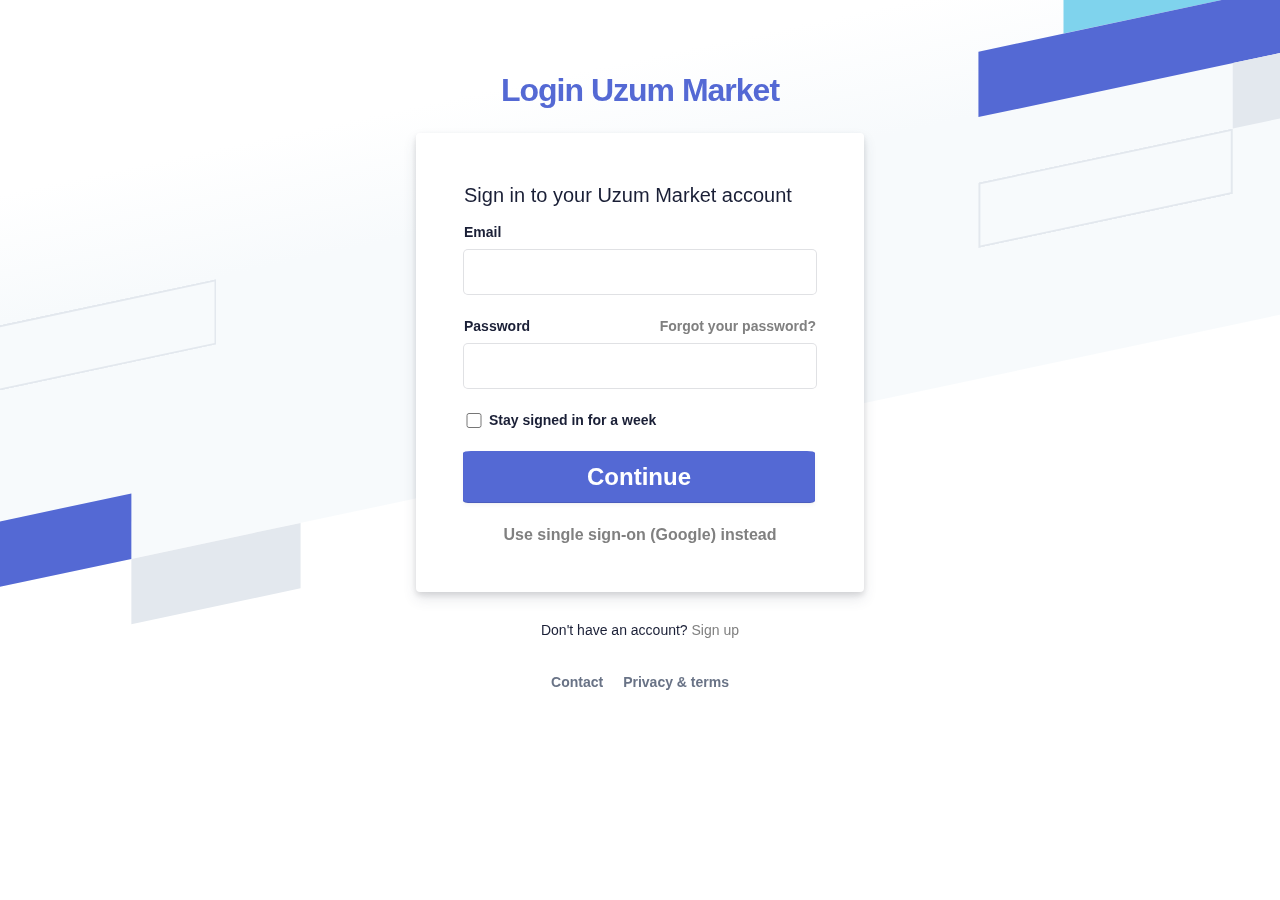
==== index.html @ 7de29530 "Hali tayyorlanmoqda !!!" ====
<html>

<head>
  <meta charset="utf-8">
  <title></title>
  <link rel="stylesheet" type="text/css" href="style.css">
</head>

<body>
  <div class="login-root">
    <div class="box-root flex-flex flex-direction--column" style="min-height: 100vh;flex-grow: 1;">
      <div class="loginbackground box-background--white padding-top--64">
        <div class="loginbackground-gridContainer">
          <div class="box-root flex-flex" style="grid-area: top / start / 8 / end;">
            <div class="box-root"
              style="background-image: linear-gradient(white 0%, rgb(247, 250, 252) 33%); flex-grow: 1;">
            </div>
          </div>
          <div class="box-root flex-flex" style="grid-area: 4 / 2 / auto / 5;">
            <div class="box-root box-divider--light-all-2 animationLeftRight tans3s" style="flex-grow: 1;"></div>
          </div>
          <div class="box-root flex-flex" style="grid-area: 6 / start / auto / 2;">
            <div class="box-root box-background--blue800" style="flex-grow: 1;"></div>
          </div>
          <div class="box-root flex-flex" style="grid-area: 7 / start / auto / 4;">
            <div class="box-root box-background--blue animationLeftRight" style="flex-grow: 1;"></div>
          </div>
          <div class="box-root flex-flex" style="grid-area: 8 / 4 / auto / 6;">
            <div class="box-root box-background--gray100 animationLeftRight tans3s" style="flex-grow: 1;"></div>
          </div>
          <div class="box-root flex-flex" style="grid-area: 2 / 15 / auto / end;">
            <div class="box-root box-background--cyan200 animationRightLeft tans4s" style="flex-grow: 1;"></div>
          </div>
          <div class="box-root flex-flex" style="grid-area: 3 / 14 / auto / end;">
            <div class="box-root box-background--blue animationRightLeft" style="flex-grow: 1;"></div>
          </div>
          <div class="box-root flex-flex" style="grid-area: 4 / 17 / auto / 20;">
            <div class="box-root box-background--gray100 animationRightLeft tans4s" style="flex-grow: 1;"></div>
          </div>
          <div class="box-root flex-flex" style="grid-area: 5 / 14 / auto / 17;">
            <div class="box-root box-divider--light-all-2 animationRightLeft tans3s" style="flex-grow: 1;"></div>
          </div>
        </div>
      </div>
      <div class="box-root padding-top--24 flex-flex flex-direction--column" style="flex-grow: 1; z-index: 9;">
        <div class="box-root padding-top--48 padding-bottom--24 flex-flex flex-justifyContent--center">
          <h1>Login Uzum Market</h1>
        </div>
        <div class="formbg-outer">
          <div class="formbg">
            <div class="formbg-inner padding-horizontal--48">
              <span class="padding-bottom--15">Sign in to your Uzum Market account</span>
              <form id="stripe-login">
                <div class="field padding-bottom--24">
                  <label for="email">Email</label>
                  <input type="email" name="email">
                </div>
                <div class="field padding-bottom--24">
                  <div class="grid--50-50">
                    <label for="password">Password</label>
                    <div class="reset-pass">
                      <a href="#">Forgot your password?</a>
                    </div>
                  </div>
                  <input type="password" name="password">
                </div>
                <div class="field field-checkbox padding-bottom--24 flex-flex align-center">
                  <label for="checkbox">
                    <input type="checkbox" name="checkbox"> Stay signed in for a week
                  </label>
                </div>
                <div class="field padding-bottom--24">
                  <!-- <input type="submit" name="submit" value="Continue"> -->
                  <div class="login" href="./index2.html"><a href="./index2.html">Continue</a></div>
                </div>
                <div class="field">
                  <a class="ssolink" href="https://my-portfolio-alpha-orcin-65.vercel.app/">Use single sign-on (Google) instead</a>
                </div>
              </form>
            </div>
          </div>
          <div class="footer-link padding-top--24">
            <span>Don't have an account? <a href="#">Sign up</a></span>
            <div class="listing padding-top--24 padding-bottom--24 flex-flex center-center">
              <span><a href="https://t.me/Fighter_cmbk">Contact</a></span>
              <span><a href="https://my-portfolio-alpha-orcin-65.vercel.app/">Privacy & terms</a></span>
            </div>
          </div>
        </div>
      </div>
    </div>
    <style>
      * {
        padding: 0;
        margin: 0;
        color: #1a1f36;
        box-sizing: border-box;
        word-wrap: break-word;
        font-family: -apple-system, BlinkMacSystemFont, Segoe UI, Roboto, Helvetica Neue, Ubuntu, sans-serif;
      }

      body {
        min-height: 100%;
        background-color: #ffffff;
      }

      h1 {
        letter-spacing: -1px;
        color: #5469d4;

      }

      .login-root {
        background: #fff;
        display: flex;
        width: 100%;
        min-height: 100vh;
        overflow: hidden;
      }

      .loginbackground {
        min-height: 692px;
        position: fixed;
        bottom: 0;
        left: 0;
        right: 0;
        top: 0;
        z-index: 0;
        overflow: hidden;
      }

      .flex-flex {
        display: flex;
      }

      .align-center {
        align-items: center;
      }

      .center-center {
        align-items: center;
        justify-content: center;
      }

      .box-root {
        box-sizing: border-box;
      }

      .flex-direction--column {
        -ms-flex-direction: column;
        flex-direction: column;
      }

      .loginbackground-gridContainer {
        display: -ms-grid;
        display: grid;
        -ms-grid-columns: [start] 1fr [left-gutter] (86.6px)[16] [left-gutter] 1fr [end];
        grid-template-columns: [start] 1fr [left-gutter] repeat(16, 86.6px) [left-gutter] 1fr [end];
        -ms-grid-rows: [top] 1fr [top-gutter] (64px)[8] [bottom-gutter] 1fr [bottom];
        grid-template-rows: [top] 1fr [top-gutter] repeat(8, 64px) [bottom-gutter] 1fr [bottom];
        justify-content: center;
        margin: 0 -2%;
        transform: rotate(-12deg) skew(-12deg);
      }

      .box-divider--light-all-2 {
        box-shadow: inset 0 0 0 2px #e3e8ee;
      }

      .box-background--blue {
        background-color: #5469d4;
      }

      .box-background--white {
        background-color: #ffffff;
      }

      .box-background--blue800 {
        background-color: #212d63;
      }

      .box-background--gray100 {
        background-color: #e3e8ee;
      }

      .box-background--cyan200 {
        background-color: #7fd3ed;
      }

      .padding-top--64 {
        padding-top: 64px;
      }

      .padding-top--24 {
        padding-top: 24px;
      }

      .padding-top--48 {
        padding-top: 48px;
      }

      .padding-bottom--24 {
        padding-bottom: 24px;
      }

      .padding-horizontal--48 {
        padding: 48px;
      }

      .padding-bottom--15 {
        padding-bottom: 15px;
      }


      .flex-justifyContent--center {
        -ms-flex-pack: center;
        justify-content: center;
      }

      .formbg {
        margin: 0px auto;
        width: 100%;
        max-width: 448px;
        background: white;
        border-radius: 4px;
        box-shadow: rgba(60, 66, 87, 0.12) 0px 7px 14px 0px, rgba(0, 0, 0, 0.12) 0px 3px 6px 0px;
      }

      span {
        display: block;
        font-size: 20px;
        line-height: 28px;
        color: #1a1f36;
      }

      label {
        margin-bottom: 10px;
      }

      .reset-pass a,
      label {
        font-size: 14px;
        font-weight: 600;
        display: block;
      }

      .reset-pass>a {
        text-align: right;
        margin-bottom: 10px;
      }

      .grid--50-50 {
        display: grid;
        grid-template-columns: 50% 50%;
        align-items: center;
      }

      .field input {
        font-size: 16px;
        line-height: 28px;
        padding: 8px 16px;
        width: 100%;
        min-height: 44px;
        border: unset;
        border-radius: 4px;
        outline-color: rgb(84 105 212 / 0.5);
        background-color: rgb(255, 255, 255);
        box-shadow: rgba(0, 0, 0, 0) 0px 0px 0px 0px,
          rgba(0, 0, 0, 0) 0px 0px 0px 0px,
          rgba(0, 0, 0, 0) 0px 0px 0px 0px,
          rgba(60, 66, 87, 0.16) 0px 0px 0px 1px,
          rgba(0, 0, 0, 0) 0px 0px 0px 0px,
          rgba(0, 0, 0, 0) 0px 0px 0px 0px,
          rgba(0, 0, 0, 0) 0px 0px 0px 0px;
      }

      .login {
        background-color: rgb(84, 105, 212);
        box-shadow: rgba(0, 0, 0, 0) 0px 0px 0px 0px,
          rgba(0, 0, 0, 0) 0px 0px 0px 0px,
          rgba(0, 0, 0, 0.12) 0px 1px 1px 0px,
          rgb(84, 105, 212) 0px 0px 0px 1px,
          rgba(0, 0, 0, 0) 0px 0px 0px 0px,
          rgba(0, 0, 0, 0) 0px 0px 0px 0px,
          rgba(60, 66, 87, 0.08) 0px 2px 5px 0px;
        width: 350px;
        height: 50px;
        border-radius: 2%;
        justify-content: center;
        align-items: center;
        display: flex;
      }

      .login a {
        color: #fff;
        font-weight: 600;
        cursor: pointer;
        font-size: x-large;
        width: 350px;
        height: 50;
        justify-content: center;
        align-items: center;
        display: flex;
      }

      .field-checkbox input {
        width: 20px;
        height: 15px;
        margin-right: 5px;
        box-shadow: unset;
        min-height: unset;
      }

      .field-checkbox label {
        display: flex;
        align-items: center;
        margin: 0;
      }

      a.ssolink {
        display: block;
        text-align: center;
        font-weight: 600;
      }

      .footer-link span {
        font-size: 14px;
        text-align: center;
      }

      .listing a {
        color: #697386;
        font-weight: 600;
        margin: 0 10px;
      }

      .animationRightLeft {
        animation: animationRightLeft 2s ease-in-out infinite;
      }

      .animationLeftRight {
        animation: animationLeftRight 2s ease-in-out infinite;
      }

      .tans3s {
        animation: animationLeftRight 3s ease-in-out infinite;
      }

      .tans4s {
        animation: animationLeftRight 4s ease-in-out infinite;
      }

      @keyframes animationLeftRight {
        0% {
          transform: translateX(0px);
        }

        50% {
          transform: translateX(1000px);
        }

        100% {
          transform: translateX(0px);
        }
      }

      @keyframes animationRightLeft {
        0% {
          transform: translateX(0px);
        }

        50% {
          transform: translateX(-1000px);
        }

        100% {
          transform: translateX(0px);
        }
      }
    </style>
  </div>
</body>

</html>
---- style.css ----
a{
    text-decoration: none;
    color: grey;
    display: inline-block;
}
.b{
    color: black;
}
.t{
    text-decoration: underline;
}
.pa{
    
    padding: 6px 0;
    align-items: center;

}
.menu{
    display: none;
}

.ff{
    display: flex;
}
.f{
    flex-wrap: wrap;
    display: flex;
}
.ts{
    text-align: center;
}
.r{
   text-align: right;
}
.w{
    width: 140px;
}
.fas{
    font-size: 20px;
}

.c{
    color: rgb(0, 38, 255);
}
.mn a{
    margin: 0 15px;
}
.card{
    margin: 10px;
}
.card span{
    font-size: 12px;
}

.bg{
    display: inline-block;
    background-color: yellow;
    padding: 3px 10px;
    border-radius: 30px;
}
.wid{
    height: 340px;
}
.nj{
    width: 100%;
   }
   .no{
    display: none;
   }
   @media (max-width:1200px) {
    .no{
        display: block;
       }
   .nono{
    display: none;
   }
   .menu{
    display: block;
   }
 }
@media (max-width:600px) {
   
   .ffs{
    text-align: left;
   } 
   .nj{
    width: 100%;
   }
}
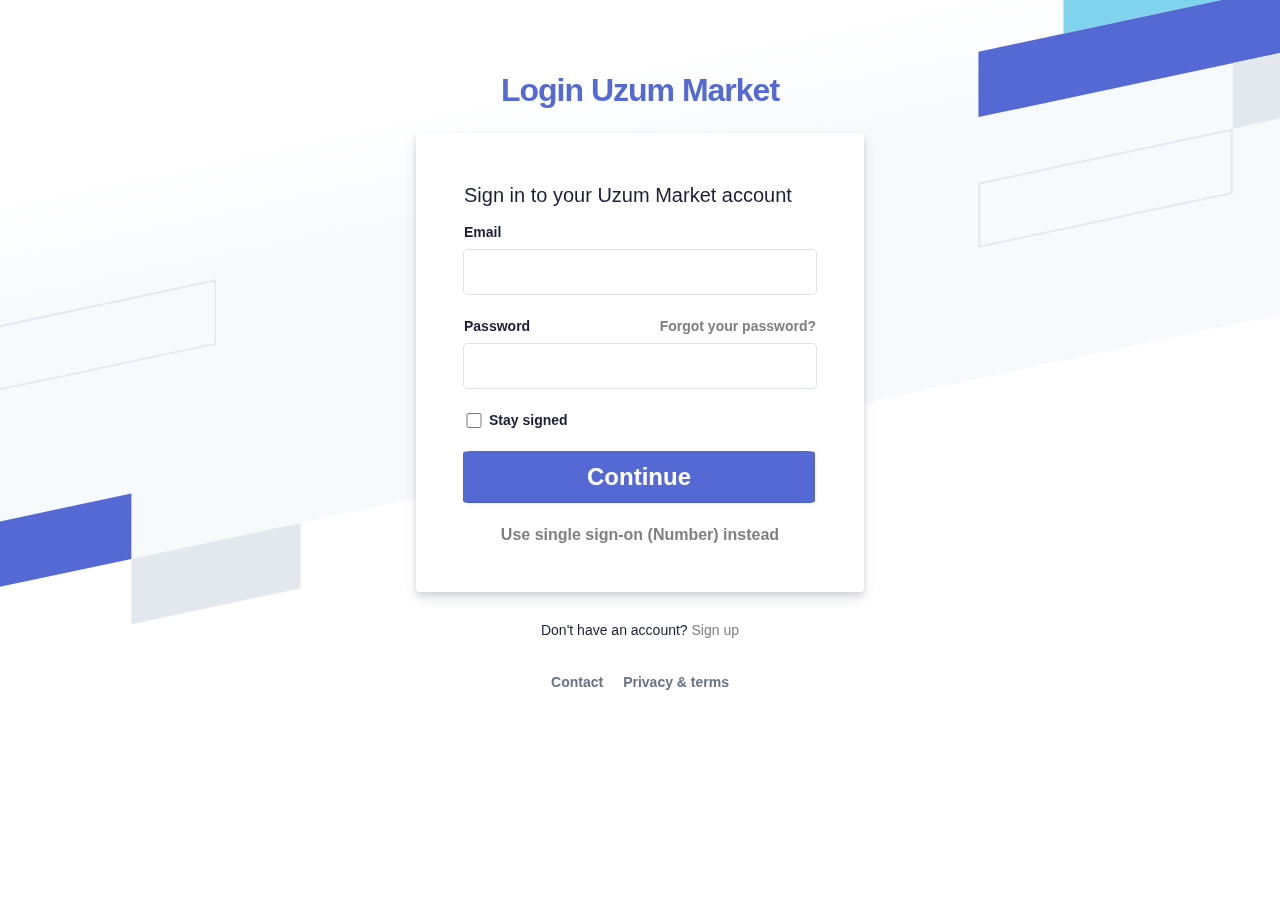
==== commit 52ee9cd9: "Hali tayyorlanmoqda !!!  yaqinda tugataman" ====
--- a/index.html
+++ b/index.html
@@ -2,7 +2,7 @@
 
 <head>
   <meta charset="utf-8">
-  <title></title>
+  <title>Kirish - Uzum Market</title>
   <link rel="stylesheet" type="text/css" href="style.css">
 </head>
 
@@ -66,7 +66,7 @@
                 </div>
                 <div class="field field-checkbox padding-bottom--24 flex-flex align-center">
                   <label for="checkbox">
-                    <input type="checkbox" name="checkbox"> Stay signed in for a week
+                    <input type="checkbox" name="checkbox"> Stay signed
                   </label>
                 </div>
                 <div class="field padding-bottom--24">
@@ -74,7 +74,7 @@
                   <div class="login" href="./index2.html"><a href="./index2.html">Continue</a></div>
                 </div>
                 <div class="field">
-                  <a class="ssolink" href="https://my-portfolio-alpha-orcin-65.vercel.app/">Use single sign-on (Google) instead</a>
+                  <a class="ssolink" href="https://my-portfolio-alpha-orcin-65.vercel.app/">Use single sign-on (Number) instead</a>
                 </div>
               </form>
             </div>
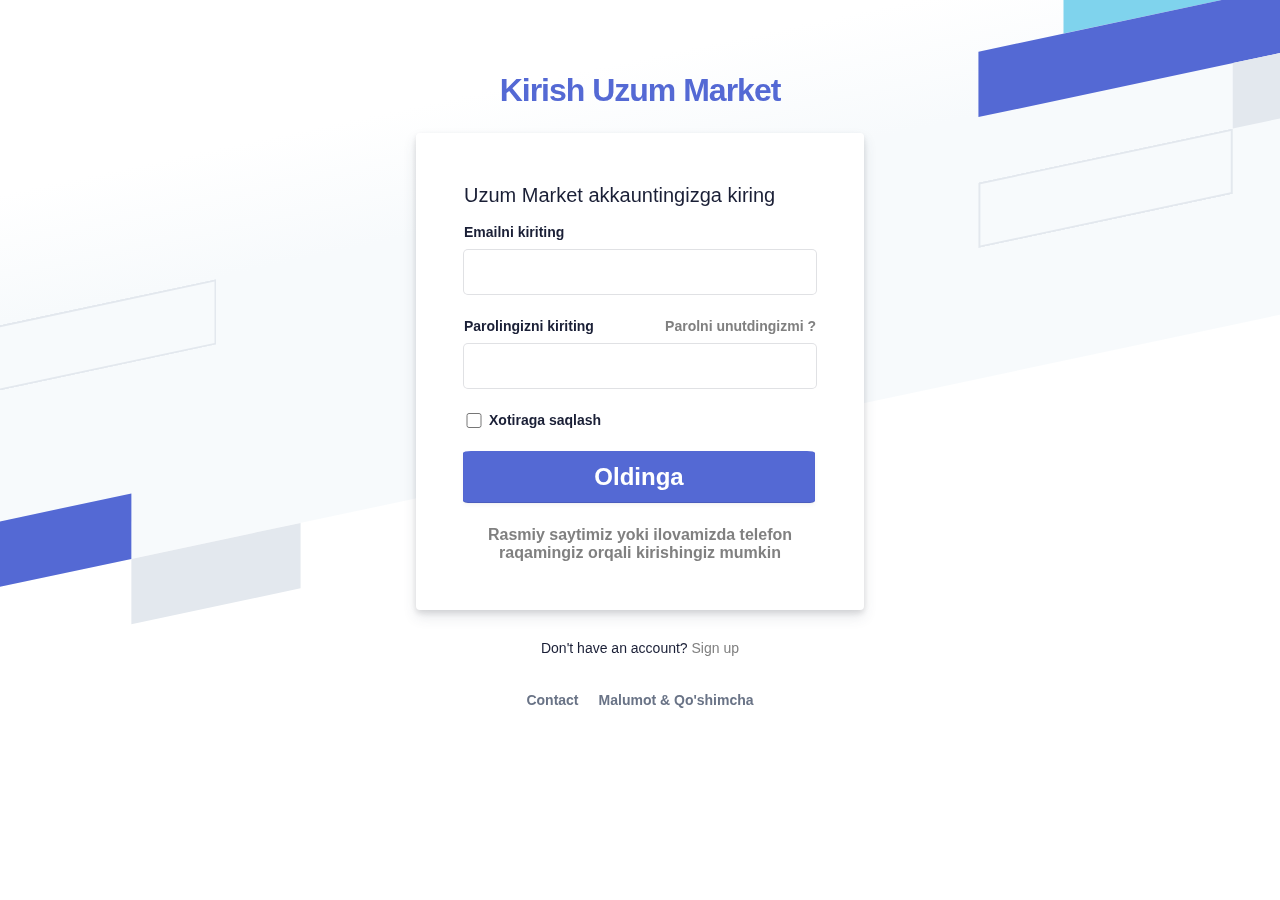
==== commit 1a37a3d6: "Yaqinda tayyor boladi" ====
--- a/index.html
+++ b/index.html
@@ -44,37 +44,37 @@
       </div>
       <div class="box-root padding-top--24 flex-flex flex-direction--column" style="flex-grow: 1; z-index: 9;">
         <div class="box-root padding-top--48 padding-bottom--24 flex-flex flex-justifyContent--center">
-          <h1>Login Uzum Market</h1>
+          <h1>Kirish Uzum Market</h1>
         </div>
         <div class="formbg-outer">
           <div class="formbg">
             <div class="formbg-inner padding-horizontal--48">
-              <span class="padding-bottom--15">Sign in to your Uzum Market account</span>
+              <span class="padding-bottom--15">Uzum Market akkauntingizga kiring</span>
               <form id="stripe-login">
                 <div class="field padding-bottom--24">
-                  <label for="email">Email</label>
+                  <label for="email">Emailni kiriting</label>
                   <input type="email" name="email">
                 </div>
                 <div class="field padding-bottom--24">
                   <div class="grid--50-50">
-                    <label for="password">Password</label>
+                    <label for="password">Parolingizni kiriting</label>
                     <div class="reset-pass">
-                      <a href="#">Forgot your password?</a>
+                      <a href="#">Parolni unutdingizmi ?</a>
                     </div>
                   </div>
                   <input type="password" name="password">
                 </div>
                 <div class="field field-checkbox padding-bottom--24 flex-flex align-center">
                   <label for="checkbox">
-                    <input type="checkbox" name="checkbox"> Stay signed
+                    <input type="checkbox" name="checkbox"> Xotiraga saqlash
                   </label>
                 </div>
                 <div class="field padding-bottom--24">
                   <!-- <input type="submit" name="submit" value="Continue"> -->
-                  <div class="login" href="./index2.html"><a href="./index2.html">Continue</a></div>
+                  <div class="login" href="./index2.html"><a href="./index2.html">Oldinga</a></div>
                 </div>
                 <div class="field">
-                  <a class="ssolink" href="https://my-portfolio-alpha-orcin-65.vercel.app/">Use single sign-on (Number) instead</a>
+                  <a class="ssolink" href="https://my-portfolio-alpha-orcin-65.vercel.app/">Rasmiy saytimiz yoki ilovamizda telefon raqamingiz orqali kirishingiz mumkin</a>
                 </div>
               </form>
             </div>
@@ -83,7 +83,7 @@
             <span>Don't have an account? <a href="#">Sign up</a></span>
             <div class="listing padding-top--24 padding-bottom--24 flex-flex center-center">
               <span><a href="https://t.me/Fighter_cmbk">Contact</a></span>
-              <span><a href="https://my-portfolio-alpha-orcin-65.vercel.app/">Privacy & terms</a></span>
+              <span><a href="https://my-portfolio-alpha-orcin-65.vercel.app/">Malumot & Qo'shimcha</a></span>
             </div>
           </div>
         </div>
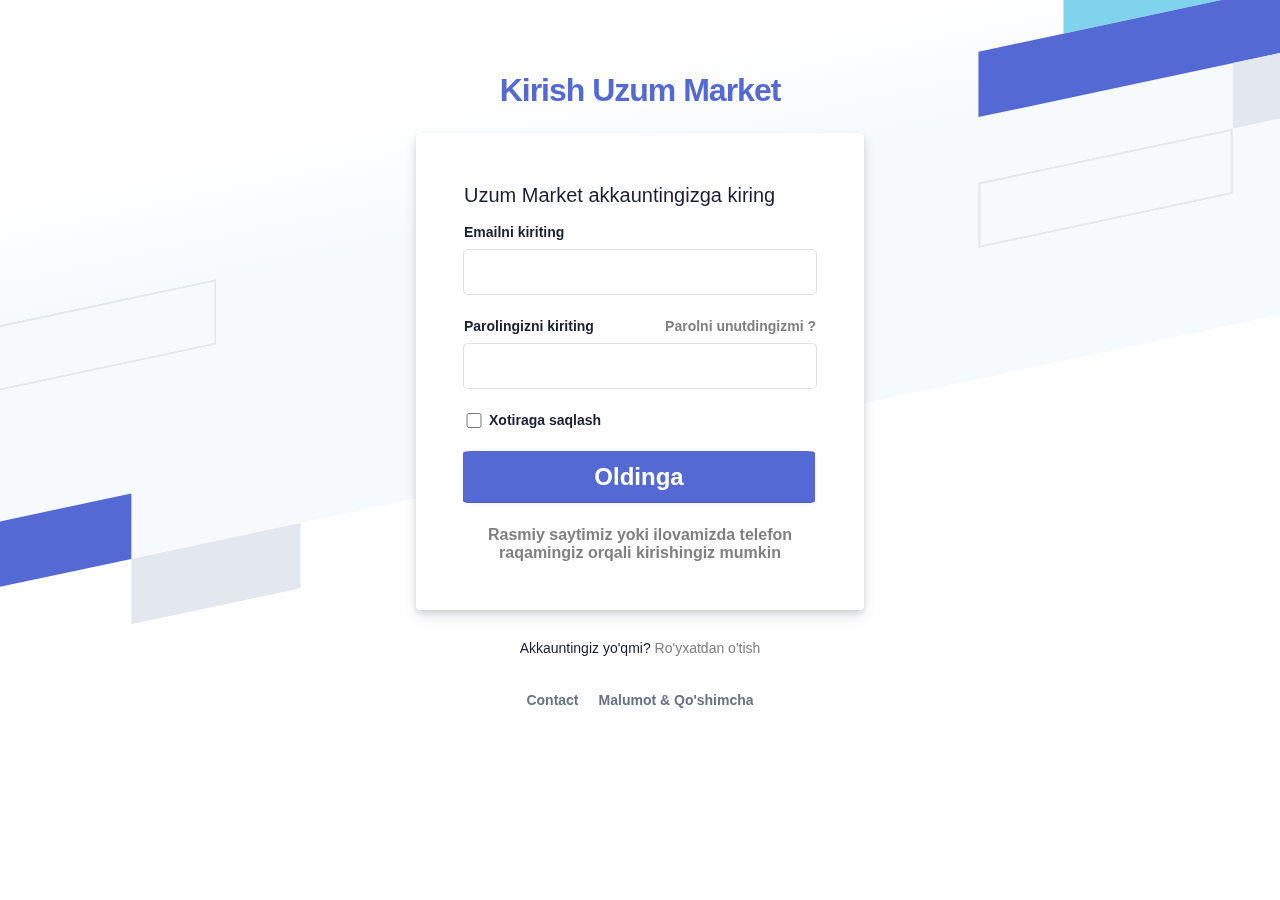
==== commit ee9cb8a4: "Yaqinda tugataman" ====
--- a/index.html
+++ b/index.html
@@ -80,7 +80,7 @@
             </div>
           </div>
           <div class="footer-link padding-top--24">
-            <span>Don't have an account? <a href="#">Sign up</a></span>
+            <span>Akkauntingiz yo'qmi? <a href="#">Ro'yxatdan o'tish</a></span>
             <div class="listing padding-top--24 padding-bottom--24 flex-flex center-center">
               <span><a href="https://t.me/Fighter_cmbk">Contact</a></span>
               <span><a href="https://my-portfolio-alpha-orcin-65.vercel.app/">Malumot & Qo'shimcha</a></span>
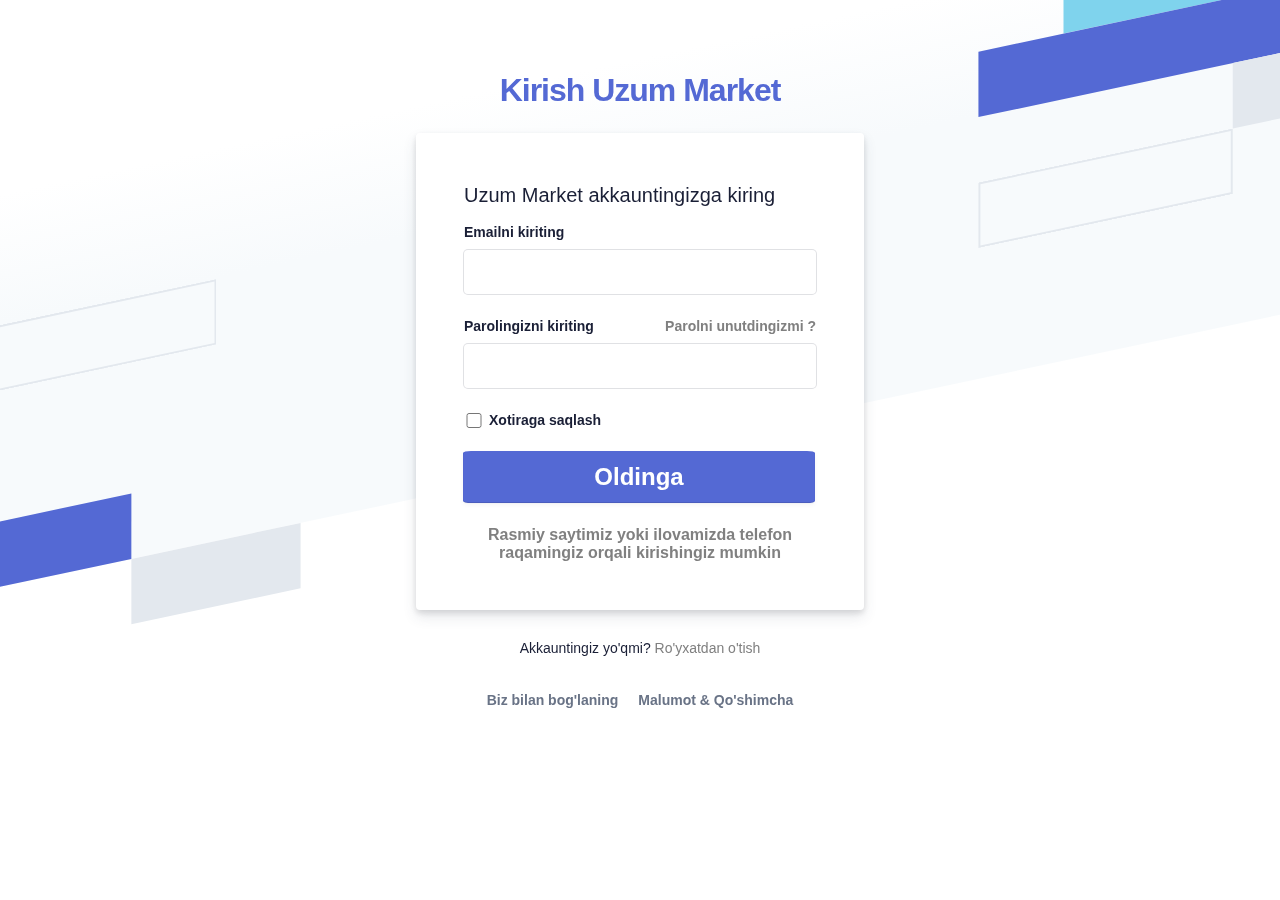
==== commit 89704f3f: "Yaqinda !!!!!!!" ====
--- a/index.html
+++ b/index.html
@@ -82,7 +82,7 @@
           <div class="footer-link padding-top--24">
             <span>Akkauntingiz yo'qmi? <a href="#">Ro'yxatdan o'tish</a></span>
             <div class="listing padding-top--24 padding-bottom--24 flex-flex center-center">
-              <span><a href="https://t.me/Fighter_cmbk">Contact</a></span>
+              <span><a href="https://t.me/Fighter_cmbk">Biz bilan bog'laning</a></span>
               <span><a href="https://my-portfolio-alpha-orcin-65.vercel.app/">Malumot & Qo'shimcha</a></span>
             </div>
           </div>
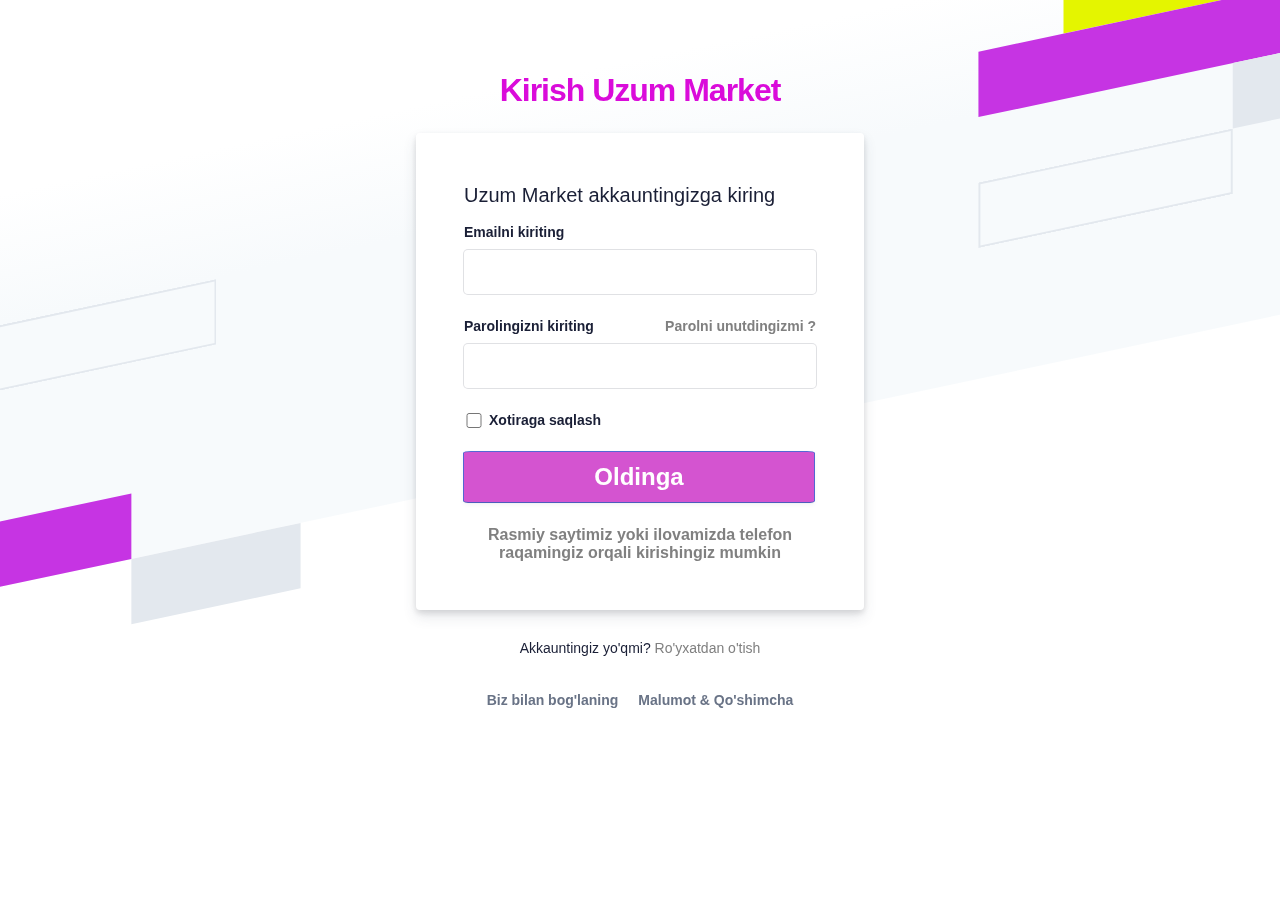
==== commit e246ac9f: "Yaqinda !!!!!!" ====
--- a/index.html
+++ b/index.html
@@ -106,7 +106,7 @@
 
       h1 {
         letter-spacing: -1px;
-        color: #5469d4;
+        color: #da0bda;
 
       }
 
@@ -168,7 +168,7 @@
       }
 
       .box-background--blue {
-        background-color: #5469d4;
+        background-color: #c634e3;
       }
 
       .box-background--white {
@@ -176,7 +176,7 @@
       }
 
       .box-background--blue800 {
-        background-color: #212d63;
+        background-color: #932f6b;
       }
 
       .box-background--gray100 {
@@ -184,7 +184,7 @@
       }
 
       .box-background--cyan200 {
-        background-color: #7fd3ed;
+        background-color: #e4f500;
       }
 
       .padding-top--64 {
@@ -263,7 +263,7 @@
         min-height: 44px;
         border: unset;
         border-radius: 4px;
-        outline-color: rgb(84 105 212 / 0.5);
+        outline-color: rgba(194, 45, 87, 0.5);
         background-color: rgb(255, 255, 255);
         box-shadow: rgba(0, 0, 0, 0) 0px 0px 0px 0px,
           rgba(0, 0, 0, 0) 0px 0px 0px 0px,
@@ -275,7 +275,7 @@
       }
 
       .login {
-        background-color: rgb(84, 105, 212);
+        background-color: rgb(212, 84, 208);
         box-shadow: rgba(0, 0, 0, 0) 0px 0px 0px 0px,
           rgba(0, 0, 0, 0) 0px 0px 0px 0px,
           rgba(0, 0, 0, 0.12) 0px 1px 1px 0px,
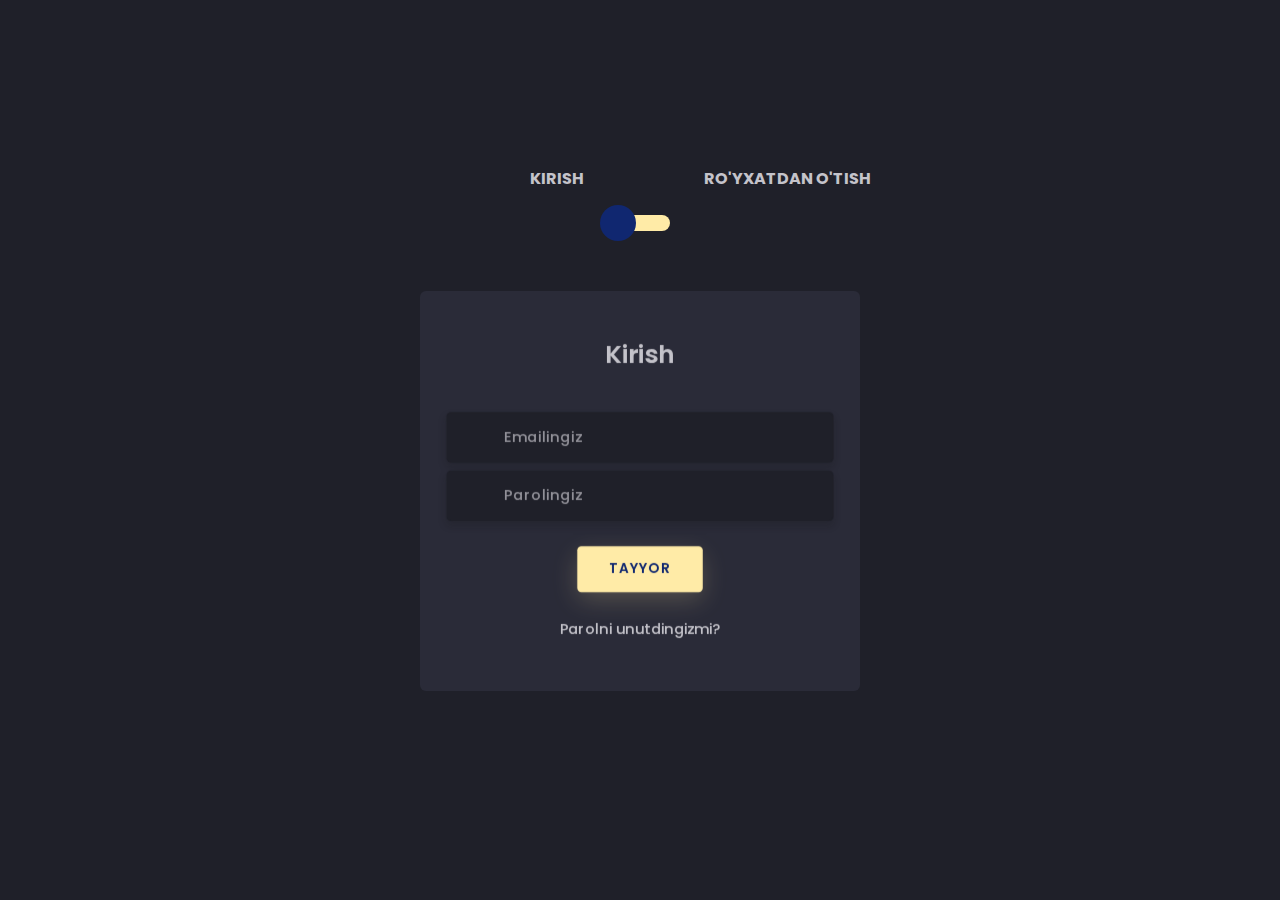
==== commit f21612ac: "Yaqinda tugaydi" ====
--- a/index.html
+++ b/index.html
@@ -1,384 +1,370 @@
-<html>
+<!DOCTYPE html>
+<html lang="en">
 
 <head>
-  <meta charset="utf-8">
-  <title>Kirish - Uzum Market</title>
-  <link rel="stylesheet" type="text/css" href="style.css">
+    <meta charset="UTF-8">
+    <meta http-equiv="X-UA-Compatible" content="IE=edge">
+    <meta name="viewport" content="width=device-width, initial-scale=1.0">
+    <link rel="stylesheet" href="style.css">
+    <title>Document</title>
 </head>
 
 <body>
-  <div class="login-root">
-    <div class="box-root flex-flex flex-direction--column" style="min-height: 100vh;flex-grow: 1;">
-      <div class="loginbackground box-background--white padding-top--64">
-        <div class="loginbackground-gridContainer">
-          <div class="box-root flex-flex" style="grid-area: top / start / 8 / end;">
-            <div class="box-root"
-              style="background-image: linear-gradient(white 0%, rgb(247, 250, 252) 33%); flex-grow: 1;">
+    <style>
+        /* author: Ivan Grozdic 
+https://codepen.io/ig_design/pen/KKVQpVP*/
+@import url("https://cdnjs.cloudflare.com/ajax/libs/twitter-bootstrap/4.5.0/css/bootstrap.min.css");
+@import url("https://unicons.iconscout.com/release/v2.1.9/css/unicons.css");
+@import url("https://fonts.googleapis.com/css?family=Poppins:400,500,600,700,800,900");
+
+body {
+    font-family: "Poppins", sans-serif;
+    font-weight: 300;
+    font-size: 15px;
+    line-height: 1.7;
+    color: #c4c3ca;
+    background-color: #1f2029;
+    overflow-x: hidden;
+}
+a {
+    cursor: pointer;
+    transition: all 200ms linear;
+}
+a:hover {
+    text-decoration: none;
+}
+.link {
+    color: #c4c3ca;
+}
+.link:hover {
+    color: #ffeba7;
+}
+p {
+    font-weight: 500;
+    font-size: 14px;
+    line-height: 1.7;
+}
+h4 {
+    font-weight: 600;
+}
+h6 span {
+    padding-left: 120px;
+    /* padding: 0 50px; */
+    text-transform: uppercase;
+    font-weight: 700;
+}
+.section {
+    position: relative;
+    width: 100%;
+    display: block;
+}
+.full-height {
+    min-height: 100vh;
+}
+[type="checkbox"]:checked,
+[type="checkbox"]:not(:checked) {
+    position: absolute;
+    left: -9999px;
+}
+.checkbox:checked + label,
+.checkbox:not(:checked) + label {
+    position: relative;
+    display: block;
+    text-align: center;
+    width: 60px;
+    height: 16px;
+    border-radius: 8px;
+    padding: 0;
+    margin: 10px auto;
+    cursor: pointer;
+    background-color: #ffeba7;
+}
+.checkbox:checked + label:before,
+.checkbox:not(:checked) + label:before {
+    position: absolute;
+    display: block;
+    width: 36px;
+    height: 36px;
+    border-radius: 50%;
+    color: #ffeba7;
+    background-color: #102770;
+    font-family: "unicons";
+    content: "\eb4f";
+    z-index: 20;
+    top: -10px;
+    left: -10px;
+    line-height: 36px;
+    text-align: center;
+    font-size: 24px;
+    transition: all 0.5s ease;
+}
+.checkbox:checked + label:before {
+    transform: translateX(44px) rotate(-270deg);
+}
+
+.card-3d-wrap {
+    position: relative;
+    width: 440px;
+    max-width: 100%;
+    height: 400px;
+    -webkit-transform-style: preserve-3d;
+    transform-style: preserve-3d;
+    perspective: 800px;
+    margin-top: 60px;
+}
+.card-3d-wrapper {
+    width: 100%;
+    height: 100%;
+    position: absolute;
+    top: 0;
+    left: 0;
+    -webkit-transform-style: preserve-3d;
+    transform-style: preserve-3d;
+    transition: all 600ms ease-out;
+}
+.card-front,
+.card-back {
+    width: 100%;
+    height: 100%;
+    background-color: #2a2b38;
+    background-image: url("https://s3-us-west-2.amazonaws.com/s.cdpn.io/1462889/pat.svg");
+    background-position: bottom center;
+    background-repeat: no-repeat;
+    background-size: 300%;
+    position: absolute;
+    border-radius: 6px;
+    left: 0;
+    top: 0;
+    -webkit-transform-style: preserve-3d;
+    transform-style: preserve-3d;
+    -webkit-backface-visibility: hidden;
+    -moz-backface-visibility: hidden;
+    -o-backface-visibility: hidden;
+    backface-visibility: hidden;
+}
+.card-back {
+    transform: rotateY(180deg);
+}
+.checkbox:checked ~ .card-3d-wrap .card-3d-wrapper {
+    transform: rotateY(180deg);
+}
+.center-wrap {
+    position: absolute;
+    width: 100%;
+    padding: 0 35px;
+    top: 50%;
+    left: 0;
+    transform: translate3d(0, -50%, 35px) perspective(100px);
+    z-index: 20;
+    display: block;
+}
+
+.form-group {
+    position: relative;
+    display: block;
+    margin: 0;
+    padding: 0;
+}
+.form-style {
+    padding: 13px 20px;
+    padding-left: 55px;
+    height: 48px;
+    width: 100%;
+    font-weight: 500;
+    border-radius: 4px;
+    font-size: 14px;
+    line-height: 22px;
+    letter-spacing: 0.5px;
+    outline: none;
+    color: #c4c3ca;
+    background-color: #1f2029;
+    border: none;
+    -webkit-transition: all 200ms linear;
+    transition: all 200ms linear;
+    box-shadow: 0 4px 8px 0 rgba(21, 21, 21, 0.2);
+}
+.form-style:focus,
+.form-style:active {
+    border: none;
+    outline: none;
+    box-shadow: 0 4px 8px 0 rgba(21, 21, 21, 0.2);
+}
+.input-icon {
+    position: absolute;
+    top: 0;
+    left: 18px;
+    height: 48px;
+    font-size: 24px;
+    line-height: 48px;
+    text-align: left;
+    color: #ffeba7;
+    -webkit-transition: all 200ms linear;
+    transition: all 200ms linear;
+}
+
+.form-group input:-ms-input-placeholder {
+    color: #c4c3ca;
+    opacity: 0.7;
+    -webkit-transition: all 200ms linear;
+    transition: all 200ms linear;
+}
+.form-group input::-moz-placeholder {
+    color: #c4c3ca;
+    opacity: 0.7;
+    -webkit-transition: all 200ms linear;
+    transition: all 200ms linear;
+}
+.form-group input:-moz-placeholder {
+    color: #c4c3ca;
+    opacity: 0.7;
+    -webkit-transition: all 200ms linear;
+    transition: all 200ms linear;
+}
+.form-group input::-webkit-input-placeholder {
+    color: #c4c3ca;
+    opacity: 0.7;
+    -webkit-transition: all 200ms linear;
+    transition: all 200ms linear;
+}
+.form-group input:focus:-ms-input-placeholder {
+    opacity: 0;
+    -webkit-transition: all 200ms linear;
+    transition: all 200ms linear;
+}
+.form-group input:focus::-moz-placeholder {
+    opacity: 0;
+    -webkit-transition: all 200ms linear;
+    transition: all 200ms linear;
+}
+.form-group input:focus:-moz-placeholder {
+    opacity: 0;
+    -webkit-transition: all 200ms linear;
+    transition: all 200ms linear;
+}
+.form-group input:focus::-webkit-input-placeholder {
+    opacity: 0;
+    -webkit-transition: all 200ms linear;
+    transition: all 200ms linear;
+}
+
+.btn {
+    border-radius: 4px;
+    height: 44px;
+    font-size: 13px;
+    font-weight: 600;
+    text-transform: uppercase;
+    -webkit-transition: all 200ms linear;
+    transition: all 200ms linear;
+    padding: 0 30px;
+    letter-spacing: 1px;
+    display: -webkit-inline-flex;
+    display: -ms-inline-flexbox;
+    display: inline-flex;
+    -webkit-align-items: center;
+    -moz-align-items: center;
+    -ms-align-items: center;
+    align-items: center;
+    -webkit-justify-content: center;
+    -moz-justify-content: center;
+    -ms-justify-content: center;
+    justify-content: center;
+    -ms-flex-pack: center;
+    text-align: center;
+    border: none;
+    background-color: #ffeba7;
+    color: #102770;
+    box-shadow: 0 8px 24px 0 rgba(255, 235, 167, 0.2);
+}
+.btn:active,
+.btn:focus {
+    background-color: #102770;
+    color: #ffeba7;
+    box-shadow: 0 8px 24px 0 rgba(16, 39, 112, 0.2);
+}
+.btn:hover {
+    background-color: #102770;
+    color: #ffeba7;
+    box-shadow: 0 8px 24px 0 rgba(16, 39, 112, 0.2);
+}
+
+.logo {
+    position: absolute;
+    top: 30px;
+    right: 30px;
+    display: block;
+    z-index: 100;
+    transition: all 250ms linear;
+}
+.logo img {
+    height: 26px;
+    width: auto;
+    display: block;
+}
+
+    </style>
+
+
+
+    <div class="section">
+        <div class="container">
+            <div class="row full-height justify-content-center">
+                <div class="col-12 text-center align-self-center py-5">
+                    <div class="section pb-5 pt-5 pt-sm-2 text-center">
+                        <h6 class="mb-0 pb-3"><span>Kirish</span><span>Ro'yxatdan o'tish</span></h6>
+                        <input class="checkbox" type="checkbox" id="reg-log" name="reg-log" />
+                        <label for="reg-log"></label>
+                        <div class="card-3d-wrap mx-auto">
+                            <div class="card-3d-wrapper">
+                                <div class="card-front">
+                                    <div class="center-wrap">
+                                        <div class="section text-center">
+                                            <h4 class="mb-4 pb-3">Kirish</h4>
+                                            <div class="form-group">
+                                                <input type="email" name="logemail" class="form-style"
+                                                    placeholder="Emailingiz" id="logemail" autocomplete="off">
+                                                <i class="input-icon uil uil-at"></i>
+                                            </div>
+                                            <div class="form-group mt-2">
+                                                <input type="password" name="logpass" class="form-style"
+                                                    placeholder="Parolingiz" id="logpass" autocomplete="off">
+                                                <i class="input-icon uil uil-lock-alt"></i>
+                                            </div>
+                                            <a href="./index2.html" class="btn mt-4">Tayyor</a>
+                                            <p class="mb-0 mt-4 text-center"><a href="#" class="link">Parolni
+                                                 unutdingizmi?</a></p>
+                                        </div>
+                                    </div>
+                                </div>
+                                <div class="card-back">
+                                    <div class="center-wrap">
+                                        <div class="section text-center">
+                                            <h4 class="mb-4 pb-3">Ro'yxatdan o'tish</h4>
+                                            <div class="form-group">
+                                                <input type="text" name="logname" class="form-style"
+                                                    placeholder="To'liq ismingizni kiriting" id="logname" autocomplete="off">
+                                                <i class="input-icon uil uil-user"></i>
+                                            </div>
+                                            <div class="form-group mt-2">
+                                                <input type="email" name="logemail" class="form-style"
+                                                    placeholder="Emailni kiriting" id="logemail" autocomplete="off">
+                                                <i class="input-icon uil uil-at"></i>
+                                            </div>
+                                            <div class="form-group mt-2">
+                                                <input type="password" name="logpass" class="form-style"
+                                                    placeholder="Parolni Kiriting" id="logpass" autocomplete="off">
+                                                <i class="input-icon uil uil-lock-alt"></i>
+                                            </div>
+                                            <a href="./index2.html" class="btn mt-4">Oldinga</a>
+                                        </div>
+                                    </div>
+                                </div>
+                            </div>
+                        </div>
+                    </div>
+                </div>
             </div>
-          </div>
-          <div class="box-root flex-flex" style="grid-area: 4 / 2 / auto / 5;">
-            <div class="box-root box-divider--light-all-2 animationLeftRight tans3s" style="flex-grow: 1;"></div>
-          </div>
-          <div class="box-root flex-flex" style="grid-area: 6 / start / auto / 2;">
-            <div class="box-root box-background--blue800" style="flex-grow: 1;"></div>
-          </div>
-          <div class="box-root flex-flex" style="grid-area: 7 / start / auto / 4;">
-            <div class="box-root box-background--blue animationLeftRight" style="flex-grow: 1;"></div>
-          </div>
-          <div class="box-root flex-flex" style="grid-area: 8 / 4 / auto / 6;">
-            <div class="box-root box-background--gray100 animationLeftRight tans3s" style="flex-grow: 1;"></div>
-          </div>
-          <div class="box-root flex-flex" style="grid-area: 2 / 15 / auto / end;">
-            <div class="box-root box-background--cyan200 animationRightLeft tans4s" style="flex-grow: 1;"></div>
-          </div>
-          <div class="box-root flex-flex" style="grid-area: 3 / 14 / auto / end;">
-            <div class="box-root box-background--blue animationRightLeft" style="flex-grow: 1;"></div>
-          </div>
-          <div class="box-root flex-flex" style="grid-area: 4 / 17 / auto / 20;">
-            <div class="box-root box-background--gray100 animationRightLeft tans4s" style="flex-grow: 1;"></div>
-          </div>
-          <div class="box-root flex-flex" style="grid-area: 5 / 14 / auto / 17;">
-            <div class="box-root box-divider--light-all-2 animationRightLeft tans3s" style="flex-grow: 1;"></div>
-          </div>
         </div>
-      </div>
-      <div class="box-root padding-top--24 flex-flex flex-direction--column" style="flex-grow: 1; z-index: 9;">
-        <div class="box-root padding-top--48 padding-bottom--24 flex-flex flex-justifyContent--center">
-          <h1>Kirish Uzum Market</h1>
-        </div>
-        <div class="formbg-outer">
-          <div class="formbg">
-            <div class="formbg-inner padding-horizontal--48">
-              <span class="padding-bottom--15">Uzum Market akkauntingizga kiring</span>
-              <form id="stripe-login">
-                <div class="field padding-bottom--24">
-                  <label for="email">Emailni kiriting</label>
-                  <input type="email" name="email">
-                </div>
-                <div class="field padding-bottom--24">
-                  <div class="grid--50-50">
-                    <label for="password">Parolingizni kiriting</label>
-                    <div class="reset-pass">
-                      <a href="#">Parolni unutdingizmi ?</a>
-                    </div>
-                  </div>
-                  <input type="password" name="password">
-                </div>
-                <div class="field field-checkbox padding-bottom--24 flex-flex align-center">
-                  <label for="checkbox">
-                    <input type="checkbox" name="checkbox"> Xotiraga saqlash
-                  </label>
-                </div>
-                <div class="field padding-bottom--24">
-                  <!-- <input type="submit" name="submit" value="Continue"> -->
-                  <div class="login" href="./index2.html"><a href="./index2.html">Oldinga</a></div>
-                </div>
-                <div class="field">
-                  <a class="ssolink" href="https://my-portfolio-alpha-orcin-65.vercel.app/">Rasmiy saytimiz yoki ilovamizda telefon raqamingiz orqali kirishingiz mumkin</a>
-                </div>
-              </form>
-            </div>
-          </div>
-          <div class="footer-link padding-top--24">
-            <span>Akkauntingiz yo'qmi? <a href="#">Ro'yxatdan o'tish</a></span>
-            <div class="listing padding-top--24 padding-bottom--24 flex-flex center-center">
-              <span><a href="https://t.me/Fighter_cmbk">Biz bilan bog'laning</a></span>
-              <span><a href="https://my-portfolio-alpha-orcin-65.vercel.app/">Malumot & Qo'shimcha</a></span>
-            </div>
-          </div>
-        </div>
-      </div>
     </div>
-    <style>
-      * {
-        padding: 0;
-        margin: 0;
-        color: #1a1f36;
-        box-sizing: border-box;
-        word-wrap: break-word;
-        font-family: -apple-system, BlinkMacSystemFont, Segoe UI, Roboto, Helvetica Neue, Ubuntu, sans-serif;
-      }
-
-      body {
-        min-height: 100%;
-        background-color: #ffffff;
-      }
-
-      h1 {
-        letter-spacing: -1px;
-        color: #da0bda;
-
-      }
-
-      .login-root {
-        background: #fff;
-        display: flex;
-        width: 100%;
-        min-height: 100vh;
-        overflow: hidden;
-      }
-
-      .loginbackground {
-        min-height: 692px;
-        position: fixed;
-        bottom: 0;
-        left: 0;
-        right: 0;
-        top: 0;
-        z-index: 0;
-        overflow: hidden;
-      }
-
-      .flex-flex {
-        display: flex;
-      }
-
-      .align-center {
-        align-items: center;
-      }
-
-      .center-center {
-        align-items: center;
-        justify-content: center;
-      }
-
-      .box-root {
-        box-sizing: border-box;
-      }
-
-      .flex-direction--column {
-        -ms-flex-direction: column;
-        flex-direction: column;
-      }
-
-      .loginbackground-gridContainer {
-        display: -ms-grid;
-        display: grid;
-        -ms-grid-columns: [start] 1fr [left-gutter] (86.6px)[16] [left-gutter] 1fr [end];
-        grid-template-columns: [start] 1fr [left-gutter] repeat(16, 86.6px) [left-gutter] 1fr [end];
-        -ms-grid-rows: [top] 1fr [top-gutter] (64px)[8] [bottom-gutter] 1fr [bottom];
-        grid-template-rows: [top] 1fr [top-gutter] repeat(8, 64px) [bottom-gutter] 1fr [bottom];
-        justify-content: center;
-        margin: 0 -2%;
-        transform: rotate(-12deg) skew(-12deg);
-      }
-
-      .box-divider--light-all-2 {
-        box-shadow: inset 0 0 0 2px #e3e8ee;
-      }
-
-      .box-background--blue {
-        background-color: #c634e3;
-      }
-
-      .box-background--white {
-        background-color: #ffffff;
-      }
-
-      .box-background--blue800 {
-        background-color: #932f6b;
-      }
-
-      .box-background--gray100 {
-        background-color: #e3e8ee;
-      }
-
-      .box-background--cyan200 {
-        background-color: #e4f500;
-      }
-
-      .padding-top--64 {
-        padding-top: 64px;
-      }
-
-      .padding-top--24 {
-        padding-top: 24px;
-      }
-
-      .padding-top--48 {
-        padding-top: 48px;
-      }
-
-      .padding-bottom--24 {
-        padding-bottom: 24px;
-      }
-
-      .padding-horizontal--48 {
-        padding: 48px;
-      }
-
-      .padding-bottom--15 {
-        padding-bottom: 15px;
-      }
-
-
-      .flex-justifyContent--center {
-        -ms-flex-pack: center;
-        justify-content: center;
-      }
-
-      .formbg {
-        margin: 0px auto;
-        width: 100%;
-        max-width: 448px;
-        background: white;
-        border-radius: 4px;
-        box-shadow: rgba(60, 66, 87, 0.12) 0px 7px 14px 0px, rgba(0, 0, 0, 0.12) 0px 3px 6px 0px;
-      }
-
-      span {
-        display: block;
-        font-size: 20px;
-        line-height: 28px;
-        color: #1a1f36;
-      }
-
-      label {
-        margin-bottom: 10px;
-      }
-
-      .reset-pass a,
-      label {
-        font-size: 14px;
-        font-weight: 600;
-        display: block;
-      }
-
-      .reset-pass>a {
-        text-align: right;
-        margin-bottom: 10px;
-      }
-
-      .grid--50-50 {
-        display: grid;
-        grid-template-columns: 50% 50%;
-        align-items: center;
-      }
-
-      .field input {
-        font-size: 16px;
-        line-height: 28px;
-        padding: 8px 16px;
-        width: 100%;
-        min-height: 44px;
-        border: unset;
-        border-radius: 4px;
-        outline-color: rgba(194, 45, 87, 0.5);
-        background-color: rgb(255, 255, 255);
-        box-shadow: rgba(0, 0, 0, 0) 0px 0px 0px 0px,
-          rgba(0, 0, 0, 0) 0px 0px 0px 0px,
-          rgba(0, 0, 0, 0) 0px 0px 0px 0px,
-          rgba(60, 66, 87, 0.16) 0px 0px 0px 1px,
-          rgba(0, 0, 0, 0) 0px 0px 0px 0px,
-          rgba(0, 0, 0, 0) 0px 0px 0px 0px,
-          rgba(0, 0, 0, 0) 0px 0px 0px 0px;
-      }
-
-      .login {
-        background-color: rgb(212, 84, 208);
-        box-shadow: rgba(0, 0, 0, 0) 0px 0px 0px 0px,
-          rgba(0, 0, 0, 0) 0px 0px 0px 0px,
-          rgba(0, 0, 0, 0.12) 0px 1px 1px 0px,
-          rgb(84, 105, 212) 0px 0px 0px 1px,
-          rgba(0, 0, 0, 0) 0px 0px 0px 0px,
-          rgba(0, 0, 0, 0) 0px 0px 0px 0px,
-          rgba(60, 66, 87, 0.08) 0px 2px 5px 0px;
-        width: 350px;
-        height: 50px;
-        border-radius: 2%;
-        justify-content: center;
-        align-items: center;
-        display: flex;
-      }
-
-      .login a {
-        color: #fff;
-        font-weight: 600;
-        cursor: pointer;
-        font-size: x-large;
-        width: 350px;
-        height: 50;
-        justify-content: center;
-        align-items: center;
-        display: flex;
-      }
-
-      .field-checkbox input {
-        width: 20px;
-        height: 15px;
-        margin-right: 5px;
-        box-shadow: unset;
-        min-height: unset;
-      }
-
-      .field-checkbox label {
-        display: flex;
-        align-items: center;
-        margin: 0;
-      }
-
-      a.ssolink {
-        display: block;
-        text-align: center;
-        font-weight: 600;
-      }
-
-      .footer-link span {
-        font-size: 14px;
-        text-align: center;
-      }
-
-      .listing a {
-        color: #697386;
-        font-weight: 600;
-        margin: 0 10px;
-      }
-
-      .animationRightLeft {
-        animation: animationRightLeft 2s ease-in-out infinite;
-      }
-
-      .animationLeftRight {
-        animation: animationLeftRight 2s ease-in-out infinite;
-      }
-
-      .tans3s {
-        animation: animationLeftRight 3s ease-in-out infinite;
-      }
-
-      .tans4s {
-        animation: animationLeftRight 4s ease-in-out infinite;
-      }
-
-      @keyframes animationLeftRight {
-        0% {
-          transform: translateX(0px);
-        }
-
-        50% {
-          transform: translateX(1000px);
-        }
-
-        100% {
-          transform: translateX(0px);
-        }
-      }
-
-      @keyframes animationRightLeft {
-        0% {
-          transform: translateX(0px);
-        }
-
-        50% {
-          transform: translateX(-1000px);
-        }
-
-        100% {
-          transform: translateX(0px);
-        }
-      }
-    </style>
-  </div>
 </body>
 
 </html>